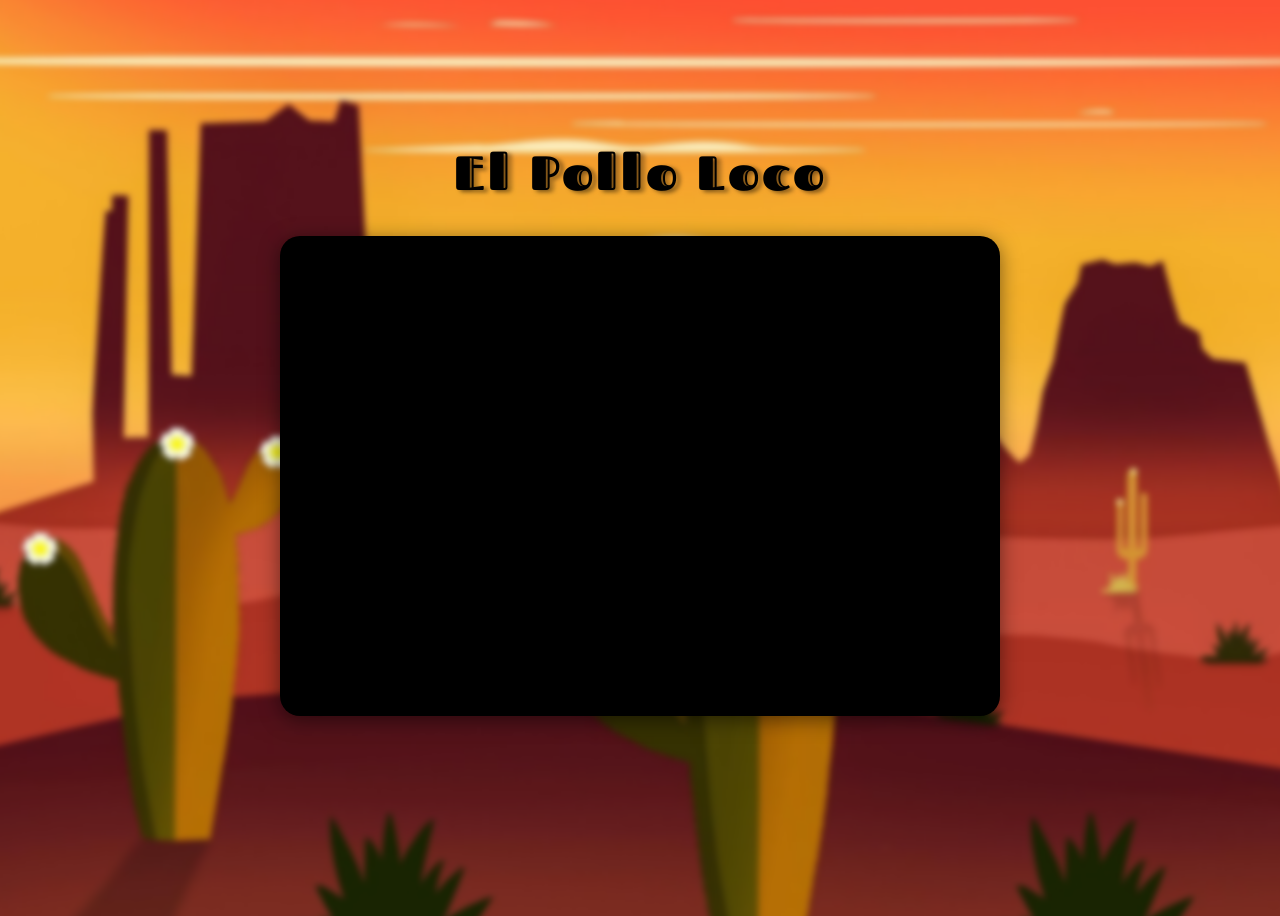
==== index-epl.html @ 31ee1e6d "clean coding" ====
<!DOCTYPE html>
<html lang="en">
  <head>
    <meta charset="UTF-8" />
    <meta name="viewport" content="width=device-width, initial-scale=1.0" />
    <title>El Pollo Loco</title>

    <link rel="stylesheet" href="style.css" />

    <!-- Drawable & Movable -->
    <script src="models/drawable-object.class.js"></script>
    <script src="models/movable-object.class.js"></script>

    <!-- Character und Gegner -->
    <script src="models/character.class.js"></script>
    <script src="models/chicken-small.class.js"></script>
    <script src="models/chicken-normal.class.js"></script>
    <script src="models/endboss-level1.class.js"></script>
    <script src="models/endboss-level2.class.js"></script>

    <!-- Collectables -->
    <script src="models/collectable-bottle.class.js"></script>
    <script src="models/collectable-coin.class.js"></script>

    <!-- UI Elemente -->
    <script src="models/status-bar.class.js"></script>
    <script src="models/status-bar-bottle.class.js"></script>
    <script src="models/status-bar-enemy.class.js"></script>
    <script src="models/status-bar-coin.class.js"></script>

    <!-- Umgebung -->
    <script src="models/cloud.class.js"></script>
    <script src="models/background-object.class.js"></script>

    <!-- Steuerung -->
    <script src="models/keyboard.class.js"></script>
    <script src="models/throwable-object.class.js"></script>

    <!-- Level-Logik -->
    <script src="models/level.class.js"></script>
    <script src="levels/level1.js"></script>
    <script src="levels/all-levels.class.js"></script>

    <!-- Welt und Spiel -->
    <script src="models/menu.class.js"></script>
    <script src="models/world.class.js"></script>
    <script src="js/game.js" defer></script>
  </head>

  <body>
    <div id="start-screen">
      <!-- <h1>Willkommen zum Spiel!</h1> -->
      <!-- <button onclick="startGame()">Start</button>
      <button onclick="showInstructions()">📖 Anleitung</button> -->
    </div>



    <!-- Anleitung Overlay -->
    <div id="instructions-overlay" class="overlay hidden">
      <div class="overlay-content">
        <h2>Bedienungsanleitung</h2>
        <ul>
          <li>⬅️ / ➡️ – Bewegung</li>
          <li>🟢 – Springen (Pfeiltaste ↑)</li>
          <li>🧪 – Flasche werfen (Taste D)</li>
          <li>🔊 – Sound ein/aus</li>
          <li>🖥️ – Vollbild ein/aus</li>
        </ul>
        <button onclick="hideInstructions()">Schließen</button>
      </div>
    </div>

    <!-- Mobile Gamepad-Steuerung -->
    <div id="mobile-controls">
      <div class="left-controls">
        <button id="left-btn">⬅️</button>
        <button id="right-btn">➡️</button>
      </div>
      <div class="right-controls">
        <button id="jump-btn">⤴️</button>
        <button id="throw-btn">🧴</button>
      </div>
    </div>

    <!-- <div id="mobile-controls">
      <div class="left-controls">
        <button id="left-btn">⬅️</button>
        <button id="right-btn">➡️</button>
      </div>
      <div class="right-controls">
        <button id="jump-btn">🟢</button>
        <button id="throw-btn">🧪</button>
      </div>
    </div> -->

    <h1 class="h1">El Pollo Loco</h1>
    <canvas id="canvas" width="720" height="480"></canvas>
    <!-- <div id="gameContainer">
      <canvas id="gameCanvas" width="720" height="480"></canvas>
    </div> -->

    <!-- <div id="canvas-buttons">
      <button id="fullscreen-btn" title="Vollbild">🖥️</button>
      <button id="sound-btn" title="Sound">🔊</button>
    </div> -->
  </body>
</html>
---- style.css ----
/* body {
  display: flex;
  flex-direction: column;
  align-items: center;
  min-height: 100vh;
  background-image: url('img/5_background/cactus-9085905_1280.jpg');
  background-position: center;
  background-size: cover;
  /* filter: blur(5px); */
/* font-family: 'myFont', sans-serif;
} */
body {
  display: flex;
  flex-direction: column;
  align-items: center;
  min-height: 100vh;
  font-family: 'myFont', sans-serif;
  overflow: hidden;
}

/* Extra Ebene für das Hintergrundbild */
body::before {
  content: "";
  position: fixed;
  top: 0;
  left: 0;
  width: 100%;
  height: 100%;
  background-image: url('img/5_background/cactus-9085905_1280.jpg');
  background-position: center;
  background-size: cover;
  filter: blur(3px);
  /* 👈 Weichzeichnen */
  transform: scale(1.1);
  /* Rand gegen Blur-Ränder absichern */
  z-index: -1;
  /* Hinter dem Canvas */
}

#canvas {
  border-radius: 20px;
  /* 👈 Rundung */
  overflow: hidden;
  /* Damit nichts aus den Ecken rausragt */
  box-shadow: 0 4px 20px rgba(0, 0, 0, 0.5);
  /* optional: schöner Schatten */
}


@font-face {
  font-family: 'myFont';
  src: url('fonts/fascinateInline-regular.ttf') format('truetype');
}

h1 {
  font-size: 48px;
  text-shadow: 4px 2px 4px rgba(0, 0, 0, 0.5);
  letter-spacing: 3px;

}

canvas {
  background-color: black;
  display: flex;
  justify-content: center;
  align-items: center;
}


#start-screen {
  text-align: center;
  margin-top: 100px;
}

#start-screen button {
  padding: 15px 30px;
  font-size: 24px;
  cursor: pointer;
  background-color: #fca534ff;
  color: white;
  border: none;
  border-radius: 10px;
}

#start-screen button:hover {
  background-color: rgb(175, 103, 8);
}


#mobile-controls {
  position: absolute;
  bottom: 20px;
  left: 50%;
  transform: translateX(-50%);
  width: 90%;
  display: flex;
  justify-content: space-between;
  z-index: 2000;
  pointer-events: auto;
}

.left-controls,
.right-controls {
  display: flex;
  gap: 15px;
}

#mobile-controls button {
  width: 70px;
  height: 70px;
  font-size: 28px;
  border-radius: 50%;
  border: 3px solid #fff;
  /* weißer Rand wie Comic-Stil */
  background: radial-gradient(circle, #fca534 0%, #e88b1b 100%);
  color: #fff;
  font-weight: bold;
  box-shadow: 0 4px 8px rgba(0, 0, 0, 0.5);
  cursor: pointer;
  touch-action: none;
  transition: transform 0.1s, background-color 0.2s;
}

#mobile-controls button:active {
  background: radial-gradient(circle, #ffca67 0%, #fca534 100%);
  transform: scale(0.9);
  color: #000;
}

/* Nur Mobile */
@media (min-width: 768px) {
  #mobile-controls {
    display: none;
  }
}


/* Smartphones */
@media only screen and (max-width: 720px) {
  canvas {
    width: 100%;
  }

  h1 {
    display: none;
  }
}

@media only screen and (max-height: 480px) {
  canvas {
    height: 100vh;
  }

  h1 {
    display: none;
  }
}

#canvas-buttons {
  position: absolute;
  top: 20px;
  right: 20px;
  display: flex;
  gap: 10px;
  z-index: 1000;
}

#canvas-buttons button {
  width: 50px;
  height: 50px;
  font-size: 22px;
  border-radius: 50%;
  border: none;
  /* background-color: rgba(0, 0, 0, 0.6); */
  color: white;
  cursor: pointer;
  box-shadow: 0 0 10px black;
  transition: background-color 0.2s ease;
}

#canvas-buttons button:hover {
  /* background-color: rgba(255, 255, 255, 0.7); */
  color: black;
}

/* Button for manual with overlay */
.overlay {
  position: fixed;
  top: 0;
  left: 0;
  width: 100vw;
  height: 100vh;
  /* background-color: rgba(0, 0, 0, 0.8); */
  z-index: 1000;
  display: flex;
  justify-content: center;
  align-items: center;
}

.overlay-content {
  background-color: #fff;
  padding: 30px;
  border-radius: 15px;
  max-width: 400px;
  text-align: center;
  box-shadow: 0 0 10px #000;
  font-size: 18px;
}

.overlay-content button {
  margin-top: 20px;
  padding: 10px 20px;
  font-size: 16px;
  background-color: #ff4444;
  color: white;
  border: none;
  border-radius: 10px;
  cursor: pointer;
}

.hidden {
  display: none;
}

/* #instructions-btn {
  position: absolute;
  top: 20px;
  right: 20px;
  z-index: 50;
  background-color: rgba(255, 255, 255, 0.8);
  border: 2px solid #444;
  border-radius: 10px;
  padding: 10px 15px;
  font-size: 16px;
  cursor: pointer;
  font-family: inherit;
  transition: background-color 0.2s ease;
}

#instructions-btn:hover {
  background-color: rgba(255, 255, 255, 1);
} */
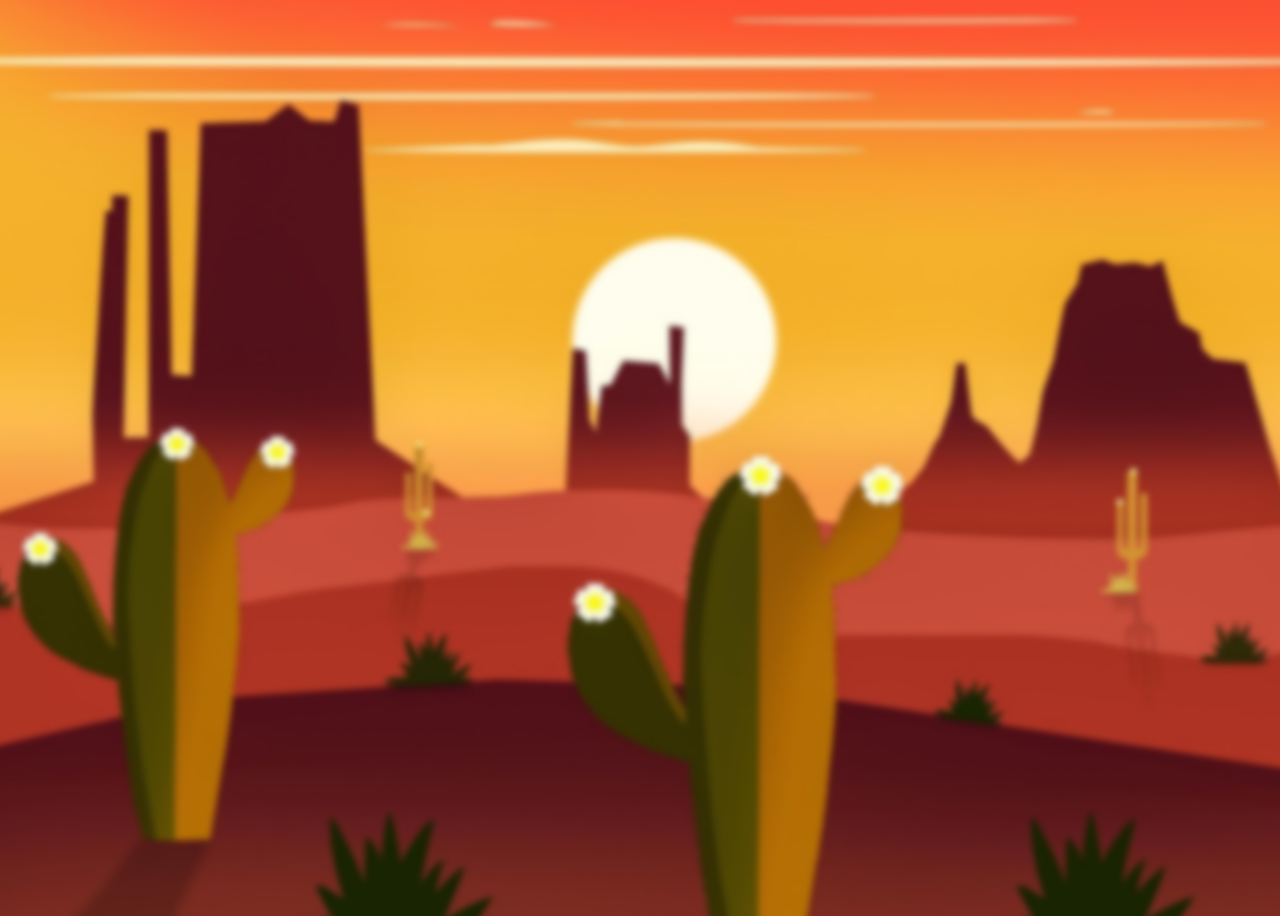
==== commit 0b0b577a: "new function resizeCanvas() in game.js and remove the new version canvas in html" ====
--- a/index-epl.html
+++ b/index-epl.html
@@ -54,8 +54,6 @@
       <button onclick="showInstructions()">📖 Anleitung</button> -->
     </div>
 
-
-
     <!-- Anleitung Overlay -->
     <div id="instructions-overlay" class="overlay hidden">
       <div class="overlay-content">
@@ -72,7 +70,7 @@
     </div>
 
     <!-- Mobile Gamepad-Steuerung -->
-    <div id="mobile-controls">
+    <!-- <div id="mobile-controls">
       <div class="left-controls">
         <button id="left-btn">⬅️</button>
         <button id="right-btn">➡️</button>
@@ -81,7 +79,7 @@
         <button id="jump-btn">⤴️</button>
         <button id="throw-btn">🧴</button>
       </div>
-    </div>
+    </div> -->
 
     <!-- <div id="mobile-controls">
       <div class="left-controls">
@@ -94,8 +92,20 @@
       </div>
     </div> -->
 
-    <h1 class="h1">El Pollo Loco</h1>
-    <canvas id="canvas" width="720" height="480"></canvas>
+    <!-- <h1 class="h1">El Pollo Loco</h1>
+    <canvas id="canvas"></canvas> -->
+
+    <!-- <div id="game-wrapper">
+      <h1 class="h1">El Pollo Loco</h1>
+      <canvas id="canvas" width="720" height="480"></canvas>
+      <div id="canvas-buttons">
+        <button id="fullscreen-btn" title="Vollbild">🖥️</button>
+        <button id="sound-btn" title="Sound">🔊</button>
+      </div>
+    </div> -->
+
+    <!-- <canvas id="canvas" width="720" height="480"></canvas> -->
+
     <!-- <div id="gameContainer">
       <canvas id="gameCanvas" width="720" height="480"></canvas>
     </div> -->
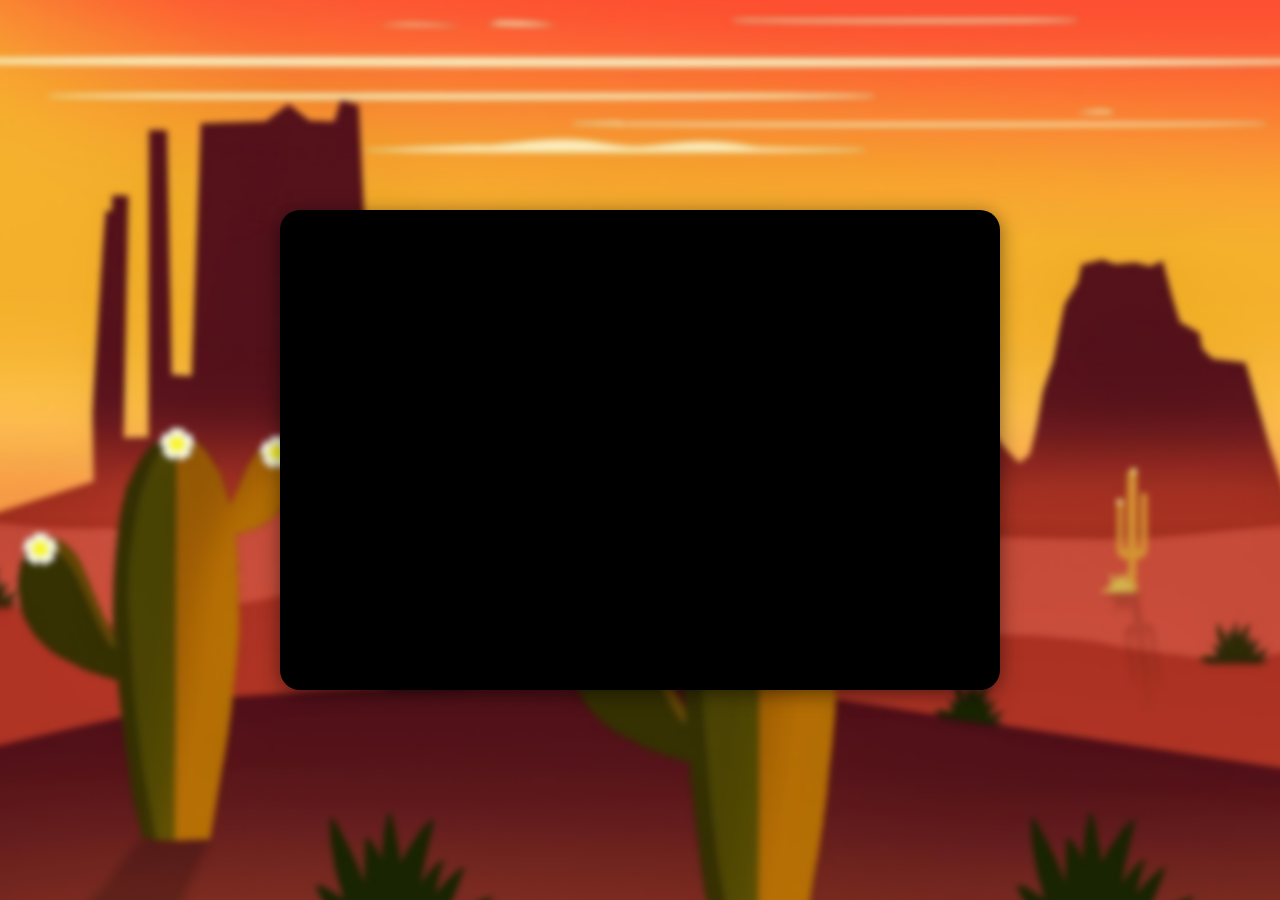
==== commit 5955d711: "new position canvas and buttons" ====
--- a/index-epl.html
+++ b/index-epl.html
@@ -95,14 +95,14 @@
     <!-- <h1 class="h1">El Pollo Loco</h1>
     <canvas id="canvas"></canvas> -->
 
-    <!-- <div id="game-wrapper">
-      <h1 class="h1">El Pollo Loco</h1>
+    <div id="game-wrapper">
+      <!-- <h1 class="h1">El Pollo Loco</h1> -->
       <canvas id="canvas" width="720" height="480"></canvas>
       <div id="canvas-buttons">
-        <button id="fullscreen-btn" title="Vollbild">🖥️</button>
-        <button id="sound-btn" title="Sound">🔊</button>
+        <!-- <button id="fullscreen-btn" title="Vollbild">🖥️</button>
+        <button id="sound-btn" title="Sound">🔊</button> -->
       </div>
-    </div> -->
+    </div>
 
     <!-- <canvas id="canvas" width="720" height="480"></canvas> -->
 
--- a/style.css
+++ b/style.css
@@ -1,24 +1,17 @@
-/* body {
-  display: flex;
-  flex-direction: column;
-  align-items: center;
-  min-height: 100vh;
-  background-image: url('img/5_background/cactus-9085905_1280.jpg');
-  background-position: center;
-  background-size: cover;
-  /* filter: blur(5px); */
-/* font-family: 'myFont', sans-serif;
-} */
+/* Grundlayout */
 body {
   display: flex;
-  flex-direction: column;
-  align-items: center;
-  min-height: 100vh;
+  justify-content: center;   /* horizontal zentrieren */
+  align-items: center;       /* vertikal zentrieren */
+  margin: 0;
+  padding: 0;
+  height: 100vh;
+  width: 100vw;
   font-family: 'myFont', sans-serif;
   overflow: hidden;
 }
 
-/* Extra Ebene für das Hintergrundbild */
+/* Hintergrundbild mit Blur */
 body::before {
   content: "";
   position: fixed;
@@ -30,63 +23,74 @@
   background-position: center;
   background-size: cover;
   filter: blur(3px);
-  /* 👈 Weichzeichnen */
   transform: scale(1.1);
-  /* Rand gegen Blur-Ränder absichern */
   z-index: -1;
-  /* Hinter dem Canvas */
-}
-
+}
+
+/* Wrapper für Canvas + Titel */
+#game-wrapper {
+  display: flex;
+  flex-direction: column;
+  align-items: center;
+  justify-content: center;  /* Inhalt zentrieren */
+  position: relative;
+  width: 100%;
+  height: auto;
+}
+
+/* Titel */
+#game-wrapper h1 {
+  margin: 10px 0;
+  font-size: 32px;
+  text-align: center;
+  color: white;
+  text-shadow: 2px 2px 4px black;
+  letter-spacing: 3px;
+}
+
+/* Canvas */
 #canvas {
+  max-width: 100%;
+  max-height: 80vh; /* Platz für Titel + Buttons */
+  width: auto;
+  height: auto;
   border-radius: 20px;
-  /* 👈 Rundung */
   overflow: hidden;
-  /* Damit nichts aus den Ecken rausragt */
   box-shadow: 0 4px 20px rgba(0, 0, 0, 0.5);
-  /* optional: schöner Schatten */
-}
-
-
-@font-face {
-  font-family: 'myFont';
-  src: url('fonts/fascinateInline-regular.ttf') format('truetype');
-}
-
-h1 {
-  font-size: 48px;
-  text-shadow: 4px 2px 4px rgba(0, 0, 0, 0.5);
-  letter-spacing: 3px;
-
-}
-
-canvas {
   background-color: black;
-  display: flex;
-  justify-content: center;
-  align-items: center;
-}
-
-
-#start-screen {
-  text-align: center;
-  margin-top: 100px;
-}
-
-#start-screen button {
-  padding: 15px 30px;
-  font-size: 24px;
+  display: block;
+  margin: auto;
+}
+
+/* Buttons oben rechts IM Canvas */
+#canvas-buttons {
+  position: absolute;
+  top: 20px;
+  right: 20px;
+  display: flex;
+  gap: 10px;
+  z-index: 1000;
+}
+
+#canvas-buttons button {
+  width: 50px;
+  height: 50px;
+  font-size: 22px;
+  border-radius: 50%;
+  border: none;
+  background: rgba(0, 0, 0, 0.6);
+  color: white;
   cursor: pointer;
-  background-color: #fca534ff;
-  color: white;
-  border: none;
-  border-radius: 10px;
-}
-
-#start-screen button:hover {
-  background-color: rgb(175, 103, 8);
-}
-
-
+  box-shadow: 0 0 10px black;
+  transition: background-color 0.2s ease;
+}
+
+#canvas-buttons button:hover {
+  color: black;
+  background: rgba(255, 255, 255, 0.7);
+}
+
+/* Mobile Steuerung */
 #mobile-controls {
   position: absolute;
   bottom: 20px;
@@ -111,7 +115,6 @@
   font-size: 28px;
   border-radius: 50%;
   border: 3px solid #fff;
-  /* weißer Rand wie Comic-Stil */
   background: radial-gradient(circle, #fca534 0%, #e88b1b 100%);
   color: #fff;
   font-weight: bold;
@@ -127,70 +130,46 @@
   color: #000;
 }
 
-/* Nur Mobile */
+/* Nur Mobile → ab Tablet ausblenden */
 @media (min-width: 768px) {
   #mobile-controls {
     display: none;
   }
 }
 
-
-/* Smartphones */
+/* Portrait → Canvas füllt Breite */
 @media only screen and (max-width: 720px) {
-  canvas {
+  #canvas {
     width: 100%;
-  }
-
-  h1 {
-    display: none;
-  }
-}
-
+    height: auto;
+    max-height: 70vh;
+  }
+
+  #game-wrapper h1 {
+    display: none; /* Platz sparen */
+  }
+}
+
+/* Landscape (quer Handy) → Canvas füllt Höhe */
 @media only screen and (max-height: 480px) {
-  canvas {
+  #canvas {
     height: 100vh;
-  }
-
-  h1 {
-    display: none;
-  }
-}
-
-#canvas-buttons {
-  position: absolute;
-  top: 20px;
-  right: 20px;
-  display: flex;
-  gap: 10px;
-  z-index: 1000;
-}
-
-#canvas-buttons button {
-  width: 50px;
-  height: 50px;
-  font-size: 22px;
-  border-radius: 50%;
-  border: none;
-  /* background-color: rgba(0, 0, 0, 0.6); */
-  color: white;
-  cursor: pointer;
-  box-shadow: 0 0 10px black;
-  transition: background-color 0.2s ease;
-}
-
-#canvas-buttons button:hover {
-  /* background-color: rgba(255, 255, 255, 0.7); */
-  color: black;
-}
-
-/* Button for manual with overlay */
+    width: auto;
+    max-width: 100%;
+  }
+
+  #game-wrapper h1 {
+    display: none; /* Titel ausblenden */
+  }
+}
+
+/* Overlay */
 .overlay {
   position: fixed;
   top: 0;
   left: 0;
   width: 100vw;
   height: 100vh;
-  /* background-color: rgba(0, 0, 0, 0.8); */
   z-index: 1000;
   display: flex;
   justify-content: center;
@@ -221,22 +200,3 @@
 .hidden {
   display: none;
 }
-
-/* #instructions-btn {
-  position: absolute;
-  top: 20px;
-  right: 20px;
-  z-index: 50;
-  background-color: rgba(255, 255, 255, 0.8);
-  border: 2px solid #444;
-  border-radius: 10px;
-  padding: 10px 15px;
-  font-size: 16px;
-  cursor: pointer;
-  font-family: inherit;
-  transition: background-color 0.2s ease;
-}
-
-#instructions-btn:hover {
-  background-color: rgba(255, 255, 255, 1);
-} */
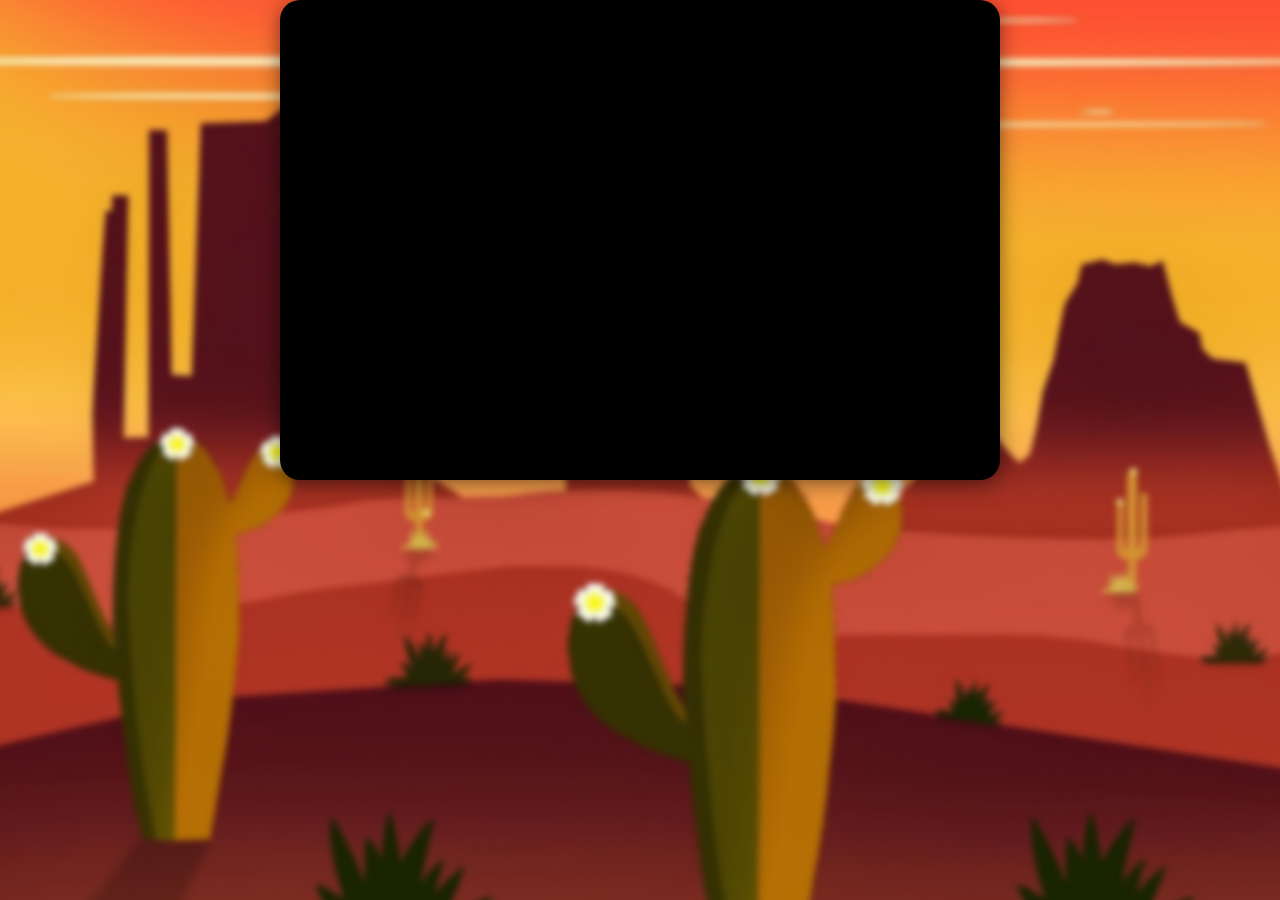
==== commit 8fa9e134: "remove old versions" ====
--- a/index-epl.html
+++ b/index-epl.html
@@ -54,43 +54,7 @@
       <button onclick="showInstructions()">📖 Anleitung</button> -->
     </div>
 
-    <!-- Anleitung Overlay -->
-    <div id="instructions-overlay" class="overlay hidden">
-      <div class="overlay-content">
-        <h2>Bedienungsanleitung</h2>
-        <ul>
-          <li>⬅️ / ➡️ – Bewegung</li>
-          <li>🟢 – Springen (Pfeiltaste ↑)</li>
-          <li>🧪 – Flasche werfen (Taste D)</li>
-          <li>🔊 – Sound ein/aus</li>
-          <li>🖥️ – Vollbild ein/aus</li>
-        </ul>
-        <button onclick="hideInstructions()">Schließen</button>
-      </div>
-    </div>
 
-    <!-- Mobile Gamepad-Steuerung -->
-    <!-- <div id="mobile-controls">
-      <div class="left-controls">
-        <button id="left-btn">⬅️</button>
-        <button id="right-btn">➡️</button>
-      </div>
-      <div class="right-controls">
-        <button id="jump-btn">⤴️</button>
-        <button id="throw-btn">🧴</button>
-      </div>
-    </div> -->
-
-    <!-- <div id="mobile-controls">
-      <div class="left-controls">
-        <button id="left-btn">⬅️</button>
-        <button id="right-btn">➡️</button>
-      </div>
-      <div class="right-controls">
-        <button id="jump-btn">🟢</button>
-        <button id="throw-btn">🧪</button>
-      </div>
-    </div> -->
 
     <!-- <h1 class="h1">El Pollo Loco</h1>
     <canvas id="canvas"></canvas> -->
--- a/style.css
+++ b/style.css
@@ -1,8 +1,9 @@
 /* Grundlayout */
 body {
   display: flex;
-  justify-content: center;   /* horizontal zentrieren */
-  align-items: center;       /* vertikal zentrieren */
+  flex-direction: column;
+  align-items: center;
+  justify-content: center;
   margin: 0;
   padding: 0;
   height: 100vh;
@@ -32,10 +33,10 @@
   display: flex;
   flex-direction: column;
   align-items: center;
-  justify-content: center;  /* Inhalt zentrieren */
+  justify-content: flex-start;
+  height: 100%;
+  width: 100%;
   position: relative;
-  width: 100%;
-  height: auto;
 }
 
 /* Titel */
@@ -51,15 +52,13 @@
 /* Canvas */
 #canvas {
   max-width: 100%;
-  max-height: 80vh; /* Platz für Titel + Buttons */
+  max-height: 80vh; /* lässt Platz für Titel + Buttons */
   width: auto;
   height: auto;
   border-radius: 20px;
   overflow: hidden;
   box-shadow: 0 4px 20px rgba(0, 0, 0, 0.5);
   background-color: black;
-  display: block;
-  margin: auto;
 }
 
 /* Buttons oben rechts IM Canvas */
@@ -150,7 +149,7 @@
   }
 }
 
-/* Landscape (quer Handy) → Canvas füllt Höhe */
+/* Landscape (z. B. Handy quer) → Canvas füllt Höhe */
 @media only screen and (max-height: 480px) {
   #canvas {
     height: 100vh;
@@ -159,11 +158,11 @@
   }
 
   #game-wrapper h1 {
-    display: none; /* Titel ausblenden */
-  }
-}
-
-/* Overlay */
+    display: none; /* Titel ausblenden, damit mehr Platz */
+  }
+}
+
+/* Overlay (z. B. Anleitung) */
 .overlay {
   position: fixed;
   top: 0;
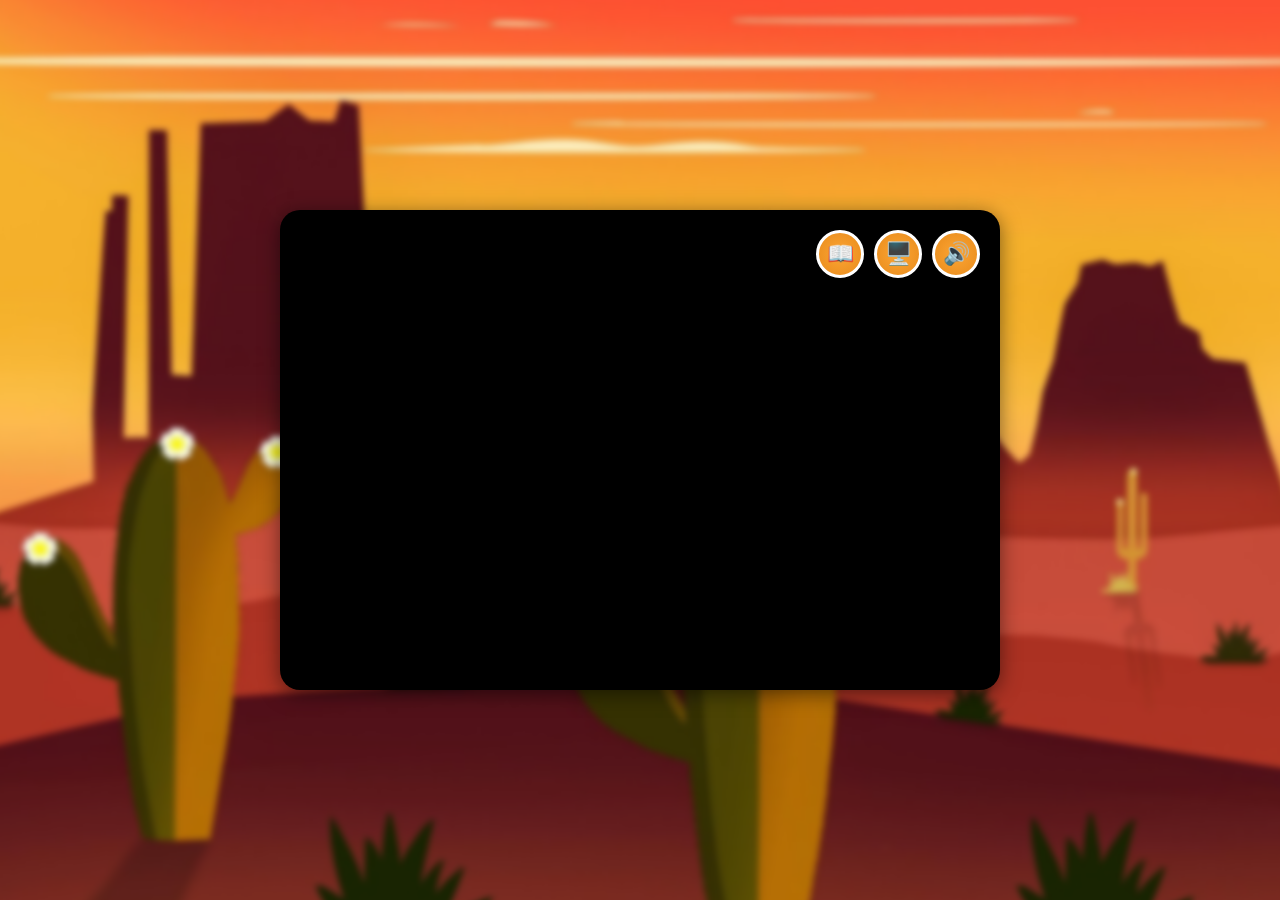
==== commit 5cfc829e: "remove new buttons fullscreen,,, in canvas and draw it in html" ====
--- a/index-epl.html
+++ b/index-epl.html
@@ -48,25 +48,86 @@
   </head>
 
   <body>
-    <div id="start-screen">
+
+       <body>
+  <div id="start-screen"></div>
+
+  <div id="game-wrapper">
+    <canvas id="canvas" width="720" height="480"></canvas>
+
+    <!-- UI Buttons (außerhalb vom Canvas) -->
+    <div id="canvas-buttons">
+      <button id="instructions-btn" title="Anleitung">📖</button>
+      <button id="fullscreen-btn" title="Vollbild">🖥️</button>
+      <button id="sound-btn" title="Sound">🔊</button>
+    </div>
+  </div>
+
+  <!-- Anleitung Overlay -->
+  <div id="instructions-overlay" class="overlay hidden">
+    <div class="overlay-content">
+      <h2>📖 Anleitung</h2>
+      <p>⬅️ / ➡️ – Bewegung</p>
+      <p>⬆️ – Springen</p>
+      <p>D – Flasche werfen</p>
+      <p>🔊 – Sound ein/aus</p>
+      <p>🖥️ – Vollbild ein/aus</p>
+      <button onclick="hideInstructions()">Schließen</button>
+    </div>
+  </div>
+</body>
+
+    <!-- <div id="start-screen"> -->
       <!-- <h1>Willkommen zum Spiel!</h1> -->
       <!-- <button onclick="startGame()">Start</button>
       <button onclick="showInstructions()">📖 Anleitung</button> -->
-    </div>
+    <!-- </div> -->
 
+    <!-- Mobile Gamepad-Steuerung -->
+    <!-- <div id="mobile-controls">
+      <div class="left-controls">
+        <button id="left-btn">⬅️</button>
+        <button id="right-btn">➡️</button>
+      </div>
+      <div class="right-controls">
+        <button id="jump-btn">⤴️</button>
+        <button id="throw-btn">🧴</button>
+      </div>
+    </div> -->
 
+    <!-- <div id="mobile-controls">
+      <div class="left-controls">
+        <button id="left-btn">⬅️</button>
+        <button id="right-btn">➡️</button>
+      </div>
+      <div class="right-controls">
+        <button id="jump-btn">🟢</button>
+        <button id="throw-btn">🧪</button>
+      </div>
+    </div> -->
 
     <!-- <h1 class="h1">El Pollo Loco</h1>
     <canvas id="canvas"></canvas> -->
 
-    <div id="game-wrapper">
-      <!-- <h1 class="h1">El Pollo Loco</h1> -->
-      <canvas id="canvas" width="720" height="480"></canvas>
-      <div id="canvas-buttons">
-        <!-- <button id="fullscreen-btn" title="Vollbild">🖥️</button>
+    <!-- <div id="game-wrapper"> -->
+    <!-- <h1 class="h1">El Pollo Loco</h1> -->
+    <!-- <canvas id="canvas" width="720" height="480"></canvas>
+      <div id="canvas-buttons"> -->
+    <!-- <button id="fullscreen-btn" title="Vollbild">🖥️</button>
         <button id="sound-btn" title="Sound">🔊</button> -->
+    <!-- </div>
+    </div> -->
+
+    <!-- <div id="game-wrapper">
+      <canvas id="canvas" width="720" height="480"></canvas> -->
+
+      <!-- feste HTML-Buttons oben rechts -->
+      <!-- <div id="canvas-buttons">
+        <button id="instructions-btn" title="Anleitung">📖</button>
+        <button id="fullscreen-btn" title="Vollbild">🖥️</button>
+        <button id="sound-btn" title="Sound">🔊</button>
       </div>
-    </div>
+    </div> -->
 
     <!-- <canvas id="canvas" width="720" height="480"></canvas> -->
 
--- a/style.css
+++ b/style.css
@@ -1,14 +1,13 @@
-/* Grundlayout */
+/* Hintergrund */
 body {
-  display: flex;
-  flex-direction: column;
-  align-items: center;
-  justify-content: center;
   margin: 0;
   padding: 0;
-  height: 100vh;
-  width: 100vw;
+  display: flex;
+  justify-content: center;
+  align-items: center;
+  min-height: 100vh;
   font-family: 'myFont', sans-serif;
+  background: #000;
   overflow: hidden;
 }
 
@@ -28,41 +27,50 @@
   z-index: -1;
 }
 
-/* Wrapper für Canvas + Titel */
-#game-wrapper {
+/* Spielfeld-Wrapper */
+/* #game-wrapper {
   display: flex;
-  flex-direction: column;
+  justify-content: center;
   align-items: center;
-  justify-content: flex-start;
+  width: 100%;
   height: 100%;
-  width: 100%;
+} */
+ #game-wrapper {
   position: relative;
+  display: inline-block;      /* passt sich der Canvas-Größe an */
 }
 
-/* Titel */
-#game-wrapper h1 {
-  margin: 10px 0;
-  font-size: 32px;
-  text-align: center;
-  color: white;
-  text-shadow: 2px 2px 4px black;
-  letter-spacing: 3px;
+
+/* Canvas – immer mittig */
+/* canvas {
+  display: block;
+  background: black;
+  border-radius: 20px;
+  box-shadow: 0 4px 20px rgba(0,0,0,0.5);
+  max-width: 100%;
+  max-height: 100%;
+  object-fit: contain; /* behält Seitenverhältnis *//*
+} */
+canvas {
+  display: block;
+  background: black;
+  border-radius: 20px;
+  box-shadow: 0 4px 20px rgba(0,0,0,0.5);
+  max-width: 100%;
+  max-height: 100%;
+  object-fit: contain;
 }
 
-/* Canvas */
-#canvas {
-  max-width: 100%;
-  max-height: 80vh; /* lässt Platz für Titel + Buttons */
-  width: auto;
-  height: auto;
-  border-radius: 20px;
-  overflow: hidden;
-  box-shadow: 0 4px 20px rgba(0, 0, 0, 0.5);
-  background-color: black;
-}
-
-/* Buttons oben rechts IM Canvas */
-#canvas-buttons {
+/* Button-Container oben rechts relativ zum Canvas */
+/* #canvas-buttons {
+  position: absolute;
+  top: 12px;
+  right: 12px;
+  display: flex;
+  gap: 10px;
+  z-index: 10;             
+} */
+ #canvas-buttons {
   position: absolute;
   top: 20px;
   right: 20px;
@@ -71,95 +79,61 @@
   z-index: 1000;
 }
 
+/* Buttons im Comic-/Spielstil */
 #canvas-buttons button {
-  width: 50px;
-  height: 50px;
-  font-size: 22px;
-  border-radius: 50%;
-  border: none;
-  background: rgba(0, 0, 0, 0.6);
-  color: white;
-  cursor: pointer;
-  box-shadow: 0 0 10px black;
-  transition: background-color 0.2s ease;
-}
-
-#canvas-buttons button:hover {
-  color: black;
-  background: rgba(255, 255, 255, 0.7);
-}
-
-/* Mobile Steuerung */
-#mobile-controls {
-  position: absolute;
-  bottom: 20px;
-  left: 50%;
-  transform: translateX(-50%);
-  width: 90%;
-  display: flex;
-  justify-content: space-between;
-  z-index: 2000;
-  pointer-events: auto;
-}
-
-.left-controls,
-.right-controls {
-  display: flex;
-  gap: 15px;
-}
-
-#mobile-controls button {
-  width: 70px;
-  height: 70px;
-  font-size: 28px;
+  width: 48px;
+  height: 48px;
   border-radius: 50%;
   border: 3px solid #fff;
   background: radial-gradient(circle, #fca534 0%, #e88b1b 100%);
   color: #fff;
-  font-weight: bold;
-  box-shadow: 0 4px 8px rgba(0, 0, 0, 0.5);
+  font-size: 22px;
+  line-height: 1;
   cursor: pointer;
-  touch-action: none;
-  transition: transform 0.1s, background-color 0.2s;
+  box-shadow: 0 4px 8px rgba(0,0,0,0.5);
+  user-select: none;
+  touch-action: manipulation;
+  transition: transform 0.1s, filter 0.2s;
 }
 
-#mobile-controls button:active {
-  background: radial-gradient(circle, #ffca67 0%, #fca534 100%);
+
+#canvas-buttons button:active {
   transform: scale(0.9);
-  color: #000;
+  filter: brightness(1.1);
 }
 
-/* Nur Mobile → ab Tablet ausblenden */
-@media (min-width: 768px) {
-  #mobile-controls {
-    display: none;
-  }
+
+/* Schrift */
+@font-face {
+  font-family: 'myFont';
+  src: url('fonts/fascinateInline-regular.ttf') format('truetype');
 }
 
-/* Portrait → Canvas füllt Breite */
-@media only screen and (max-width: 720px) {
-  #canvas {
-    width: 100%;
-    height: auto;
-    max-height: 70vh;
-  }
-
-  #game-wrapper h1 {
-    display: none; /* Platz sparen */
-  }
+h1 {
+  font-size: 48px;
+  text-shadow: 4px 2px 4px rgba(0, 0, 0, 0.5);
+  letter-spacing: 3px;
+  margin: 20px 0;
 }
 
-/* Landscape (z. B. Handy quer) → Canvas füllt Höhe */
-@media only screen and (max-height: 480px) {
-  #canvas {
-    height: 100vh;
-    width: auto;
-    max-width: 100%;
-  }
+/* Startscreen */
+#start-screen {
+  text-align: center;
+  margin-top: 100px;
+}
 
-  #game-wrapper h1 {
-    display: none; /* Titel ausblenden, damit mehr Platz */
-  }
+#start-screen button {
+  padding: 15px 30px;
+  font-size: 24px;
+  cursor: pointer;
+  background-color: #fca534ff;
+  color: white;
+  border: none;
+  border-radius: 10px;
+}
+
+#start-screen button:hover {
+  background-color: rgb(175, 103, 8);
 }
 
 /* Overlay (z. B. Anleitung) */
@@ -199,3 +173,12 @@
 .hidden {
   display: none;
 }
+
+/* Mobile Anpassungen */
+@media only screen and (max-width: 720px) {
+  h1 { display: none; }
+}
+
+@media only screen and (max-height: 480px) {
+  h1 { display: none; }
+}
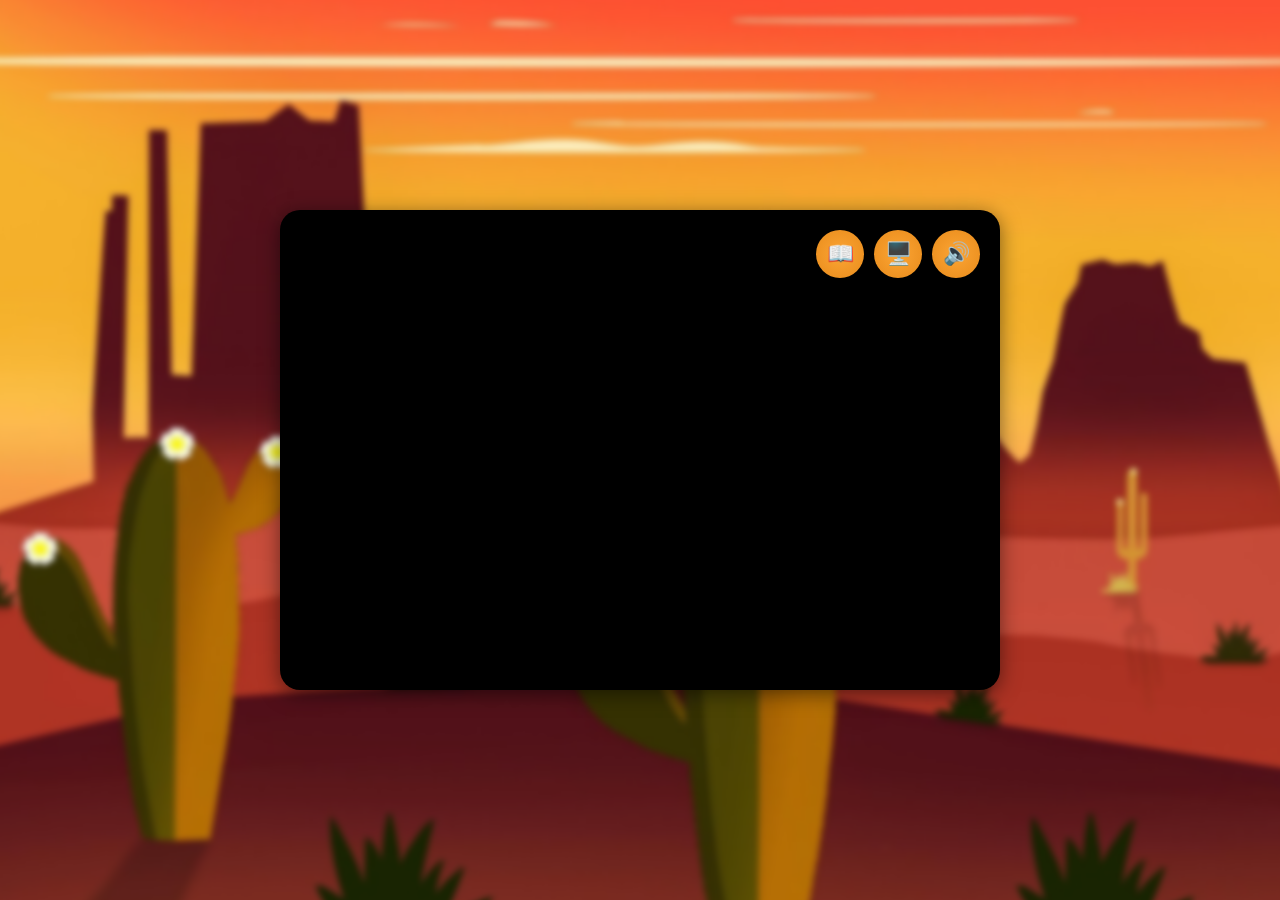
==== commit b681a375: "clean coding" ====
--- a/index-epl.html
+++ b/index-epl.html
@@ -7,137 +7,63 @@
 
     <link rel="stylesheet" href="style.css" />
 
-    <!-- Drawable & Movable -->
     <script src="models/drawable-object.class.js"></script>
     <script src="models/movable-object.class.js"></script>
 
-    <!-- Character und Gegner -->
     <script src="models/character.class.js"></script>
     <script src="models/chicken-small.class.js"></script>
     <script src="models/chicken-normal.class.js"></script>
     <script src="models/endboss-level1.class.js"></script>
     <script src="models/endboss-level2.class.js"></script>
 
-    <!-- Collectables -->
     <script src="models/collectable-bottle.class.js"></script>
     <script src="models/collectable-coin.class.js"></script>
 
-    <!-- UI Elemente -->
     <script src="models/status-bar.class.js"></script>
     <script src="models/status-bar-bottle.class.js"></script>
     <script src="models/status-bar-enemy.class.js"></script>
     <script src="models/status-bar-coin.class.js"></script>
 
-    <!-- Umgebung -->
     <script src="models/cloud.class.js"></script>
     <script src="models/background-object.class.js"></script>
 
-    <!-- Steuerung -->
     <script src="models/keyboard.class.js"></script>
     <script src="models/throwable-object.class.js"></script>
 
-    <!-- Level-Logik -->
     <script src="models/level.class.js"></script>
     <script src="levels/level1.js"></script>
     <script src="levels/all-levels.class.js"></script>
 
-    <!-- Welt und Spiel -->
     <script src="models/menu.class.js"></script>
     <script src="models/world.class.js"></script>
     <script src="js/game.js" defer></script>
   </head>
 
   <body>
+    <body>
+      <div id="start-screen"></div>
 
-       <body>
-  <div id="start-screen"></div>
+      <div id="game-wrapper">
+        <canvas id="canvas" width="720" height="480"></canvas>
 
-  <div id="game-wrapper">
-    <canvas id="canvas" width="720" height="480"></canvas>
+        <div id="canvas-buttons">
+          <button id="instructions-btn" title="Anleitung">📖</button>
+          <button id="fullscreen-btn" title="Vollbild">🖥️</button>
+          <button id="sound-btn" title="Sound">🔊</button>
+        </div>
+      </div>
 
-    <!-- UI Buttons (außerhalb vom Canvas) -->
-    <div id="canvas-buttons">
-      <button id="instructions-btn" title="Anleitung">📖</button>
-      <button id="fullscreen-btn" title="Vollbild">🖥️</button>
-      <button id="sound-btn" title="Sound">🔊</button>
-    </div>
-  </div>
-
-  <!-- Anleitung Overlay -->
-  <div id="instructions-overlay" class="overlay hidden">
-    <div class="overlay-content">
-      <h2>📖 Anleitung</h2>
-      <p>⬅️ / ➡️ – Bewegung</p>
-      <p>⬆️ – Springen</p>
-      <p>D – Flasche werfen</p>
-      <p>🔊 – Sound ein/aus</p>
-      <p>🖥️ – Vollbild ein/aus</p>
-      <button onclick="hideInstructions()">Schließen</button>
-    </div>
-  </div>
-</body>
-
-    <!-- <div id="start-screen"> -->
-      <!-- <h1>Willkommen zum Spiel!</h1> -->
-      <!-- <button onclick="startGame()">Start</button>
-      <button onclick="showInstructions()">📖 Anleitung</button> -->
-    <!-- </div> -->
-
-    <!-- Mobile Gamepad-Steuerung -->
-    <!-- <div id="mobile-controls">
-      <div class="left-controls">
-        <button id="left-btn">⬅️</button>
-        <button id="right-btn">➡️</button>
+      <div id="instructions-overlay" class="overlay hidden">
+        <div class="overlay-content">
+          <h2>📖 Anleitung</h2>
+          <p>⬅️ / ➡️ – Bewegung</p>
+          <p>⬆️ – Springen</p>
+          <p>D – Flasche werfen</p>
+          <p>🔊 – Sound ein/aus</p>
+          <p>🖥️ – Vollbild ein/aus</p>
+          <button onclick="hideInstructions()">Schließen</button>
+        </div>
       </div>
-      <div class="right-controls">
-        <button id="jump-btn">⤴️</button>
-        <button id="throw-btn">🧴</button>
-      </div>
-    </div> -->
-
-    <!-- <div id="mobile-controls">
-      <div class="left-controls">
-        <button id="left-btn">⬅️</button>
-        <button id="right-btn">➡️</button>
-      </div>
-      <div class="right-controls">
-        <button id="jump-btn">🟢</button>
-        <button id="throw-btn">🧪</button>
-      </div>
-    </div> -->
-
-    <!-- <h1 class="h1">El Pollo Loco</h1>
-    <canvas id="canvas"></canvas> -->
-
-    <!-- <div id="game-wrapper"> -->
-    <!-- <h1 class="h1">El Pollo Loco</h1> -->
-    <!-- <canvas id="canvas" width="720" height="480"></canvas>
-      <div id="canvas-buttons"> -->
-    <!-- <button id="fullscreen-btn" title="Vollbild">🖥️</button>
-        <button id="sound-btn" title="Sound">🔊</button> -->
-    <!-- </div>
-    </div> -->
-
-    <!-- <div id="game-wrapper">
-      <canvas id="canvas" width="720" height="480"></canvas> -->
-
-      <!-- feste HTML-Buttons oben rechts -->
-      <!-- <div id="canvas-buttons">
-        <button id="instructions-btn" title="Anleitung">📖</button>
-        <button id="fullscreen-btn" title="Vollbild">🖥️</button>
-        <button id="sound-btn" title="Sound">🔊</button>
-      </div>
-    </div> -->
-
-    <!-- <canvas id="canvas" width="720" height="480"></canvas> -->
-
-    <!-- <div id="gameContainer">
-      <canvas id="gameCanvas" width="720" height="480"></canvas>
-    </div> -->
-
-    <!-- <div id="canvas-buttons">
-      <button id="fullscreen-btn" title="Vollbild">🖥️</button>
-      <button id="sound-btn" title="Sound">🔊</button>
-    </div> -->
+    </body>
   </body>
 </html>
--- a/style.css
+++ b/style.css
@@ -84,13 +84,14 @@
   width: 48px;
   height: 48px;
   border-radius: 50%;
-  border: 3px solid #fff;
+  /* border: 3px solid #fff; */
+  border: none;
   background: radial-gradient(circle, #fca534 0%, #e88b1b 100%);
   color: #fff;
   font-size: 22px;
   line-height: 1;
   cursor: pointer;
-  box-shadow: 0 4px 8px rgba(0,0,0,0.5);
+  /* box-shadow: 0 4px 8px rgba(0,0,0,0.5); */
   user-select: none;
   touch-action: manipulation;
   transition: transform 0.1s, filter 0.2s;
@@ -150,7 +151,9 @@
 }
 
 .overlay-content {
-  background-color: #fff;
+  background-color: #fca534ff;
+  color: white;
+  font-family: 'Comic Sans MS' ;
   padding: 30px;
   border-radius: 15px;
   max-width: 400px;
@@ -163,7 +166,8 @@
   margin-top: 20px;
   padding: 10px 20px;
   font-size: 16px;
-  background-color: #ff4444;
+  font-family: 'Comic Sans MS';
+  background-color: #fca534ff;
   color: white;
   border: none;
   border-radius: 10px;
